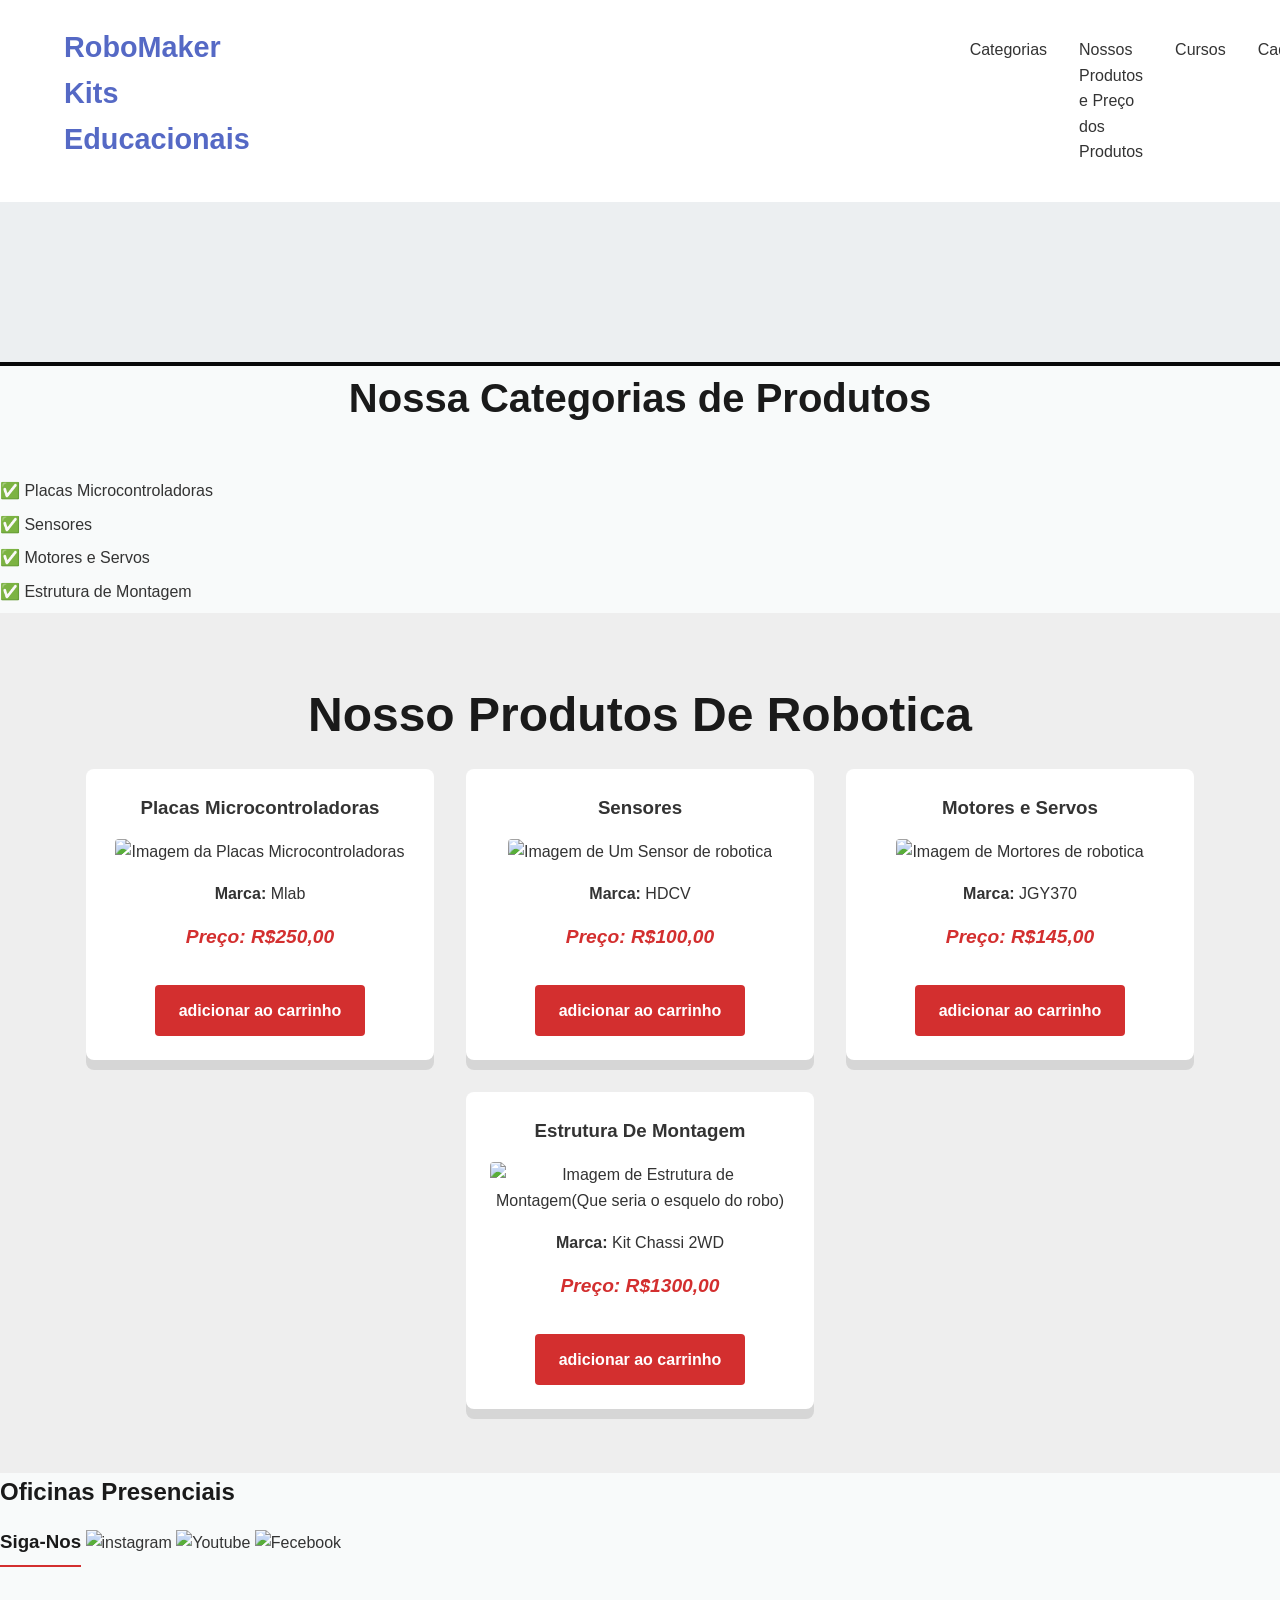
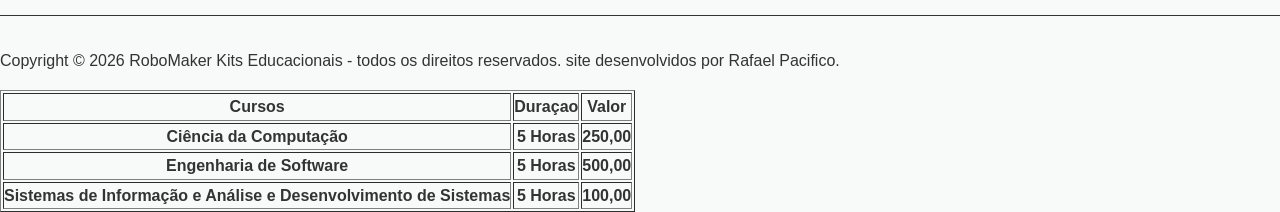
==== robomaker.html @ 5434ec1d "add-robomaker.html" ====
<!doctype html>
<html lang="pt-br">
  <head>
    <meta charset="UTF-8" />
    <meta name="viewport" content="width=device-width, initial-scale=1.0" />
    <title>RoboMaker Kits Educacionais</title>

    <style>
        * {
            margin: 0;
            padding: 0;
            box-shadow: border-box;
        }

        body {
            font-family: 'Segoe UI', Tahoma, Geneva, Verdana, sans-serif;
            background-color: #f8fafa;
            color: #333333;
            line-height: 1.6;
        }

        h1,
        h2,
        h3 {
            color: #1a1a1a;
            margin-bottom: 1rem;
        }

        p {
            margin-bottom: 1rem;
        }

        a {
            text-decoration: none;
            color: inherit;
        }

        ul {
            list-style: none;
        }

        .cabecalhoPrincipal {
            background-color: #ffffff;
            padding: 1.5rem 5%;
            box-shadow: 0 3px 8px rgba (0, 0, 0, 0.5);
            display: flex;
            justify-items: space-between;
            align-items: center;
            gap: 45rem;
        }



        .titulo {
            font-size: 1.8rem;
            font-weight: bold;
            color: #5569c5;
        }

        .tituloAbc{

        }

        .listaNavegacao {
            display: flex;
            gap: 2rem;
        }

        .linkNav {
            font-weight: 500;
            transition: color 0.3s ease;
        }

        .linkNav:hover {
            color: #d32f2f;
        }

        .botaoPrincipal {
            display: inline-block;
            background-color: #d32f2f;
            color: #ffffff;
            padding: 0.8rem 1.5rem;
            border-radius: 4px;
            font-weight: bold;
            margin-top: 1rem;
            transition: backgraund-color 0.3s ease;
        }

        .botaoPrincipal:hover {
            background-color: #b71b1b;
            color: #ffffff;
        }

        .container {
            padding: 4rem 5%;
        }

        .tituloSecao {
            text-align: center;
            font-size: 2.5rem;
            margin-bottom: 2rem;
        }

        #produtos{
        display: flex;
        justify-content: center;
        align-items: center;
        }

        .cards{
            display: flex;
            gap: 2rem;
            justify-content: center;
            flex-wrap: wrap;
        }

        .gradeInstrumentos {
            display: flex;
            gap: flex;
            justify-content: center;
            flex-wrap: wrap;
        }

        .cartaoInstrumento {
            background-color: #ffffff;
            border-radius: 8px;
            padding: 1.5rem;
            width: 300px;
            box-shadow: 0 10px rgba(0, 0, 0, 0.1);
            text-align: center;
            transition: transform 0.3 ease;
        }
        
        .cartaoInstrumento:hover {
            transform: translateY(-5px);
        }

        .nomeInstrumento {
            color: #333333;
        }

        .rodape{
            background-color: #1a1a1a;
            color: #ffffff;
            padding: 3rem 5%; 
            display: flex;
            justify-content: space-between;
            flex-wrap: wrap;
            gap: 2rem;
        }

        .rodape h2,
        .rodape h3 {
            color: #ffffff;
        }

    </style>

</head>

<body>
    <!--O Cabeçalho-->
    <header id="header" class="cabecalhoPrincipal">
    <div id="logo" >
        <h1 class="titulo">RoboMaker Kits Educacionais</h1>
    </div>
      <nav id="nav">
        <ul class="listaNavegacao">
          <li>
            <a href="#categorias" class="class=" linkNav>Categorias</a>
          </li>
          <li>
            <a href="#produtos" class="class=" linkNav>Nossos Produtos e Preço dos Produtos</a>
          </li>
          <li>
            <a href="#cursos" class="class=" linkNav>Cursos</a>
          </li>
          <li>
            <a href="#cadastro.html" class="class=" linkNav>Cadrasto</a>
          </li>
        </ul>
      </nav>
    </header>

        <!--O Conteudo principal-->

    <main>
        <section id="hero" class="secaoHero" 
        style="background-color: #eceff1; text-align: center; padding: 5rem 2rem; border-bottom: 4px solid #080808; "></section>
            <h2 class="tituloSecao">Nossa Categorias de Produtos</h2>
            <ul class="listaCategorias" style="text-align: left; display: inline-block; margin-top: 1rem;">
                <li style="margin-bottom: 0.5rem;"> ✅ Placas Microcontroladoras</li>
                <li style="margin-bottom: 0.5rem;"> ✅ Sensores</li>
                <li style="margin-bottom: 0.5rem;"> ✅ Motores e Servos</li>
                <li style="margin-bottom: 0.5rem;"> ✅ Estrutura de Montagem</li>
            </ul>
        </section>

        <section id="produtos" class="container" style="background-color: #eeeeee;" > 
            <div class="gradeProdutos" >
                <h2 style="font-size: 3rem; color: #1a1a1a; text-align: center;">Nosso Produtos De Robotica </h2>
                <div class="cards">
                    <article class="cartaoInstrumento" >
                    <h3 class="nomeInstrumento">Placas Microcontroladoras</h3>
                    <img 
                    src="https://images.unsplash.com/photo-1631376604914-572212a3ede5" 
                    alt="Imagem da Placas Microcontroladoras"
                    width="300"   style="border-radius: 4px;margin-bottom: 1rem;">
                    <p> <strong>Marca: </strong>Mlab</p>
                    <p style="color: #d32f2f; font-weight: bold; font-size: 1.2rem;"><em>Preço: R$250,00</em> </p>
                    <a href="#" class="botaoPrincipal">adicionar ao carrinho</a>
                </article>
                <article class="cartaoInstrumento">
                    <h3 class="nomeInstrumento">Sensores</h3>
                    <img 
                    src="https://images.unsplash.com/photo-1583267925993-935f26612138" 
                    alt="Imagem de Um Sensor de robotica "
                    width="300" height="250" style="border-radius: 4px;margin-bottom: 1rem;"
                    >
                    <p>
                <strong>Marca: </strong>HDCV
                    </p>
                    <p style="color: #d32f2f; font-weight: bold; font-size: 1.2rem;">
                <em>Preço: R$100,00</em>
                    </p>
                    <a href="#" class="botaoPrincipal">adicionar ao carrinho</a>
                </article>
                <article class="cartaoInstrumento">
                    <h3 class="nomeInstrumento">Motores e Servos</h3>
                    <img 
                    src="https://images.unsplash.com/photo-1723730741656-6333f4840ecf" 
                    alt="Imagem de Mortores de robotica "
                    width="300"  style="border-radius: 4px;margin-bottom: 1rem;"
                    >
                    <p>
                <strong>Marca: </strong>JGY370
                    </p>
                    <p style="color: #d32f2f; font-weight: bold; font-size: 1.2rem;">
                <em>Preço: R$145,00</em>
                    </p>
                    <a href="#" class="botaoPrincipal">adicionar ao carrinho</a>
                </article>
                <article class="cartaoInstrumento">
                    <h3 class="nomeInstrumento">Estrutura De Montagem</h3>
                    <img 
                    src="https://plus.unsplash.com/premium_photo-1750815274229-3465925fca3e" 
                    alt="Imagem de Estrutura de Montagem(Que seria o esquelo do robo)"
                    width="300" height="250" style="border-radius: 4px;margin-bottom: 1rem;"
                    >
                    <p> <strong>Marca: </strong>Kit Chassi 2WD</p>
                    <p style="color: #d32f2f; font-weight: bold; font-size: 1.2rem;"> <em>Preço: R$1300,00</em> </p>
                    <a href="#" class="botaoPrincipal">adicionar ao carrinho</a>
                </article>
                </div>

        </div>

            </section>
<div>
        <!--Cursos e Oficinas-->
        <section id="cursos">
            <h2>Oficinas Presenciais</h2>
            <table border="1">
        <thead>
            <tr>
                <th>Cursos</th>
                <th>Duraçao</th>
                <th>Valor</th>
            </tr>
            <tr>
                <th>Ciência da Computação</th>
                <th>5 Horas</th>
                <th>250,00</th>
            </tr>
            <tr>
                <th>Engenharia de Software</th>
                <th>5 Horas</th>
                <th>500,00</th>
            </tr>
            <tr>
                <th>Sistemas de Informação e Análise 
                e Desenvolvimento de Sistemas</th>
                <th>5 Horas</th>
                <th>100,00</th>
            </tr>
        </thead>
        </div>
        
        </section>
    </main>
<div>
        <div>
        <h3 style="border-bottom: 2px solid #d32f2f;padding-bottom: 0.5rem; display: inline-block; ">Siga-Nos</h3>
                <a href="">
                <img src="instagram.png" alt="instagram"
                width="50"
        height="50"> 
                </a>
                <a href="">
                <img src="youtube.png" alt="Youtube"
                width="50"
        height="50"> 
                </a>
                <a href="">
                <img src="facebook.png" alt="Fecebook"
                width="50"
        height="50"> 
                </a>
                <div style="width: 100%; text-align: center; margin-top: 2rem; padding-top: 2rem; border-top: 1px solid #333333;">
            </div>

        </footer>
        <p>
            Copyright &copy; 2026 RoboMaker Kits Educacionais - todos os direitos reservados. site desenvolvidos por Rafael Pacifico.
        </p>
        
    </body>
</html>
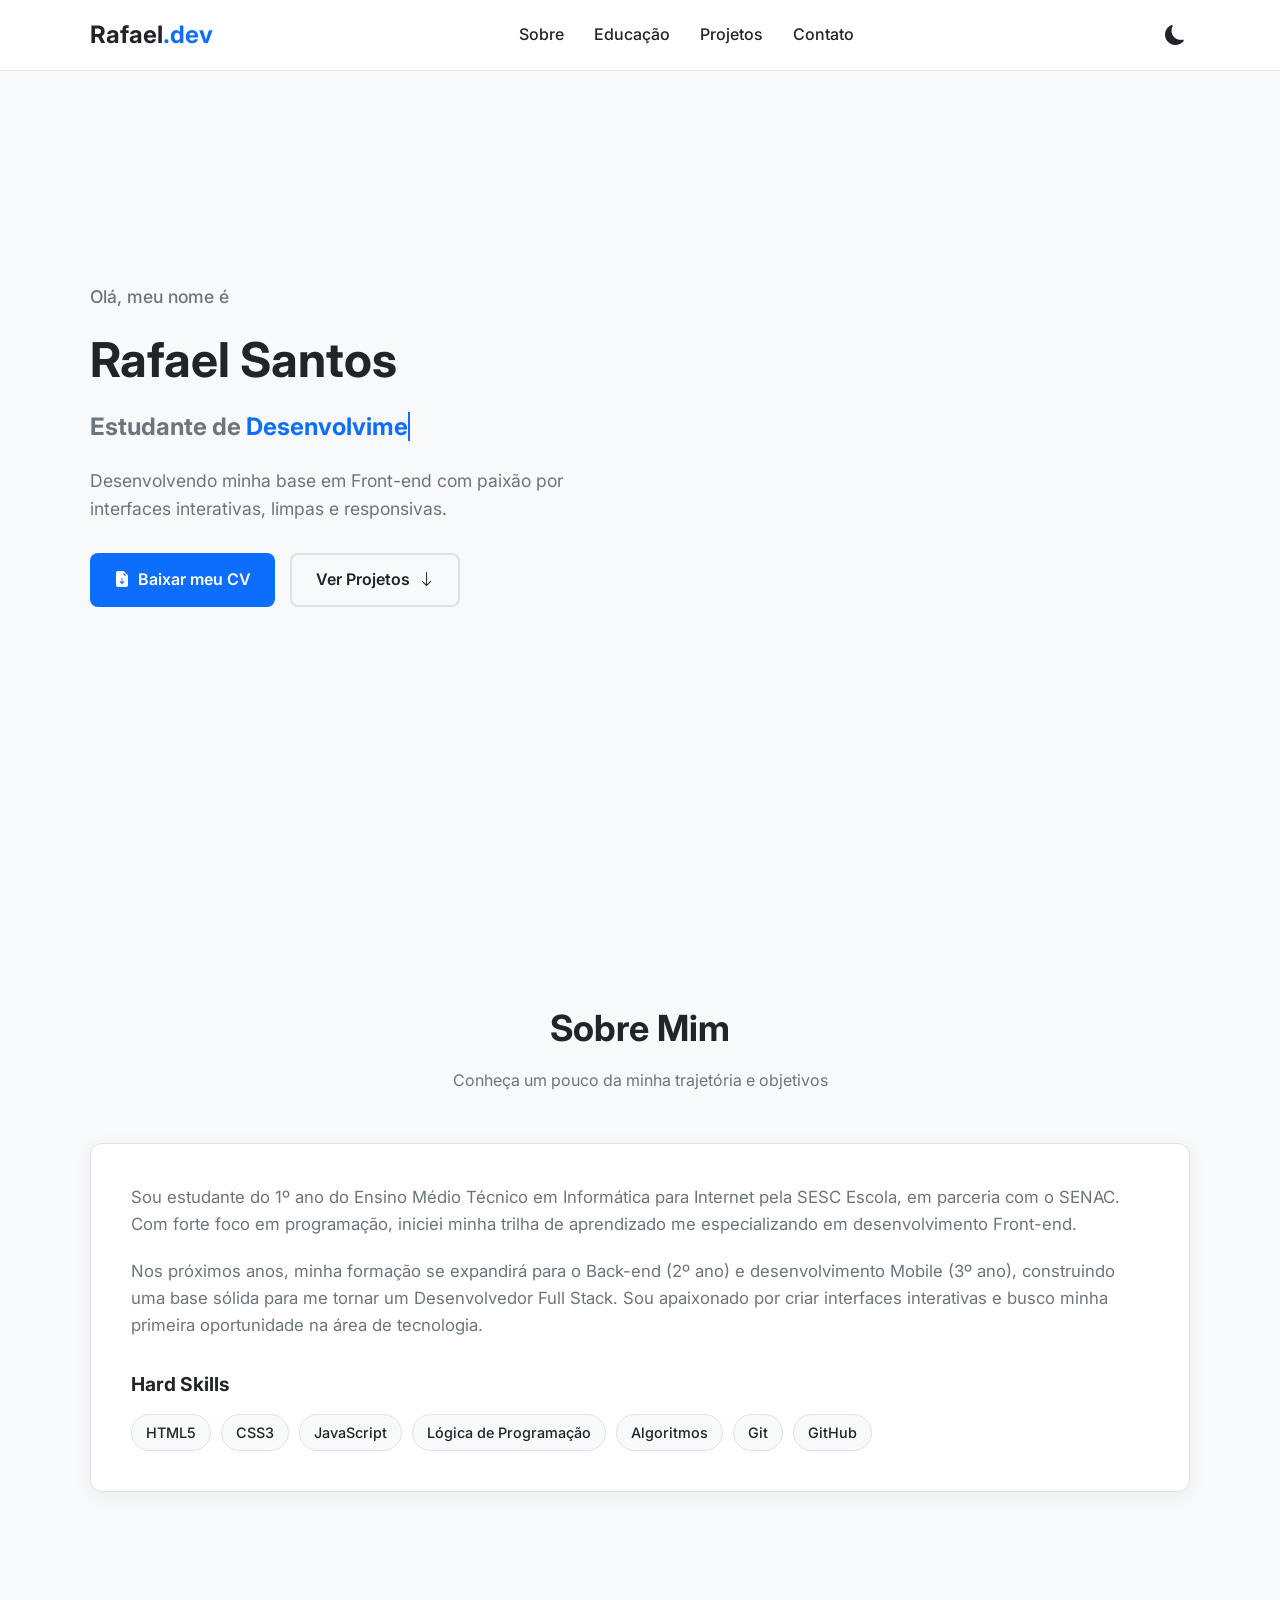
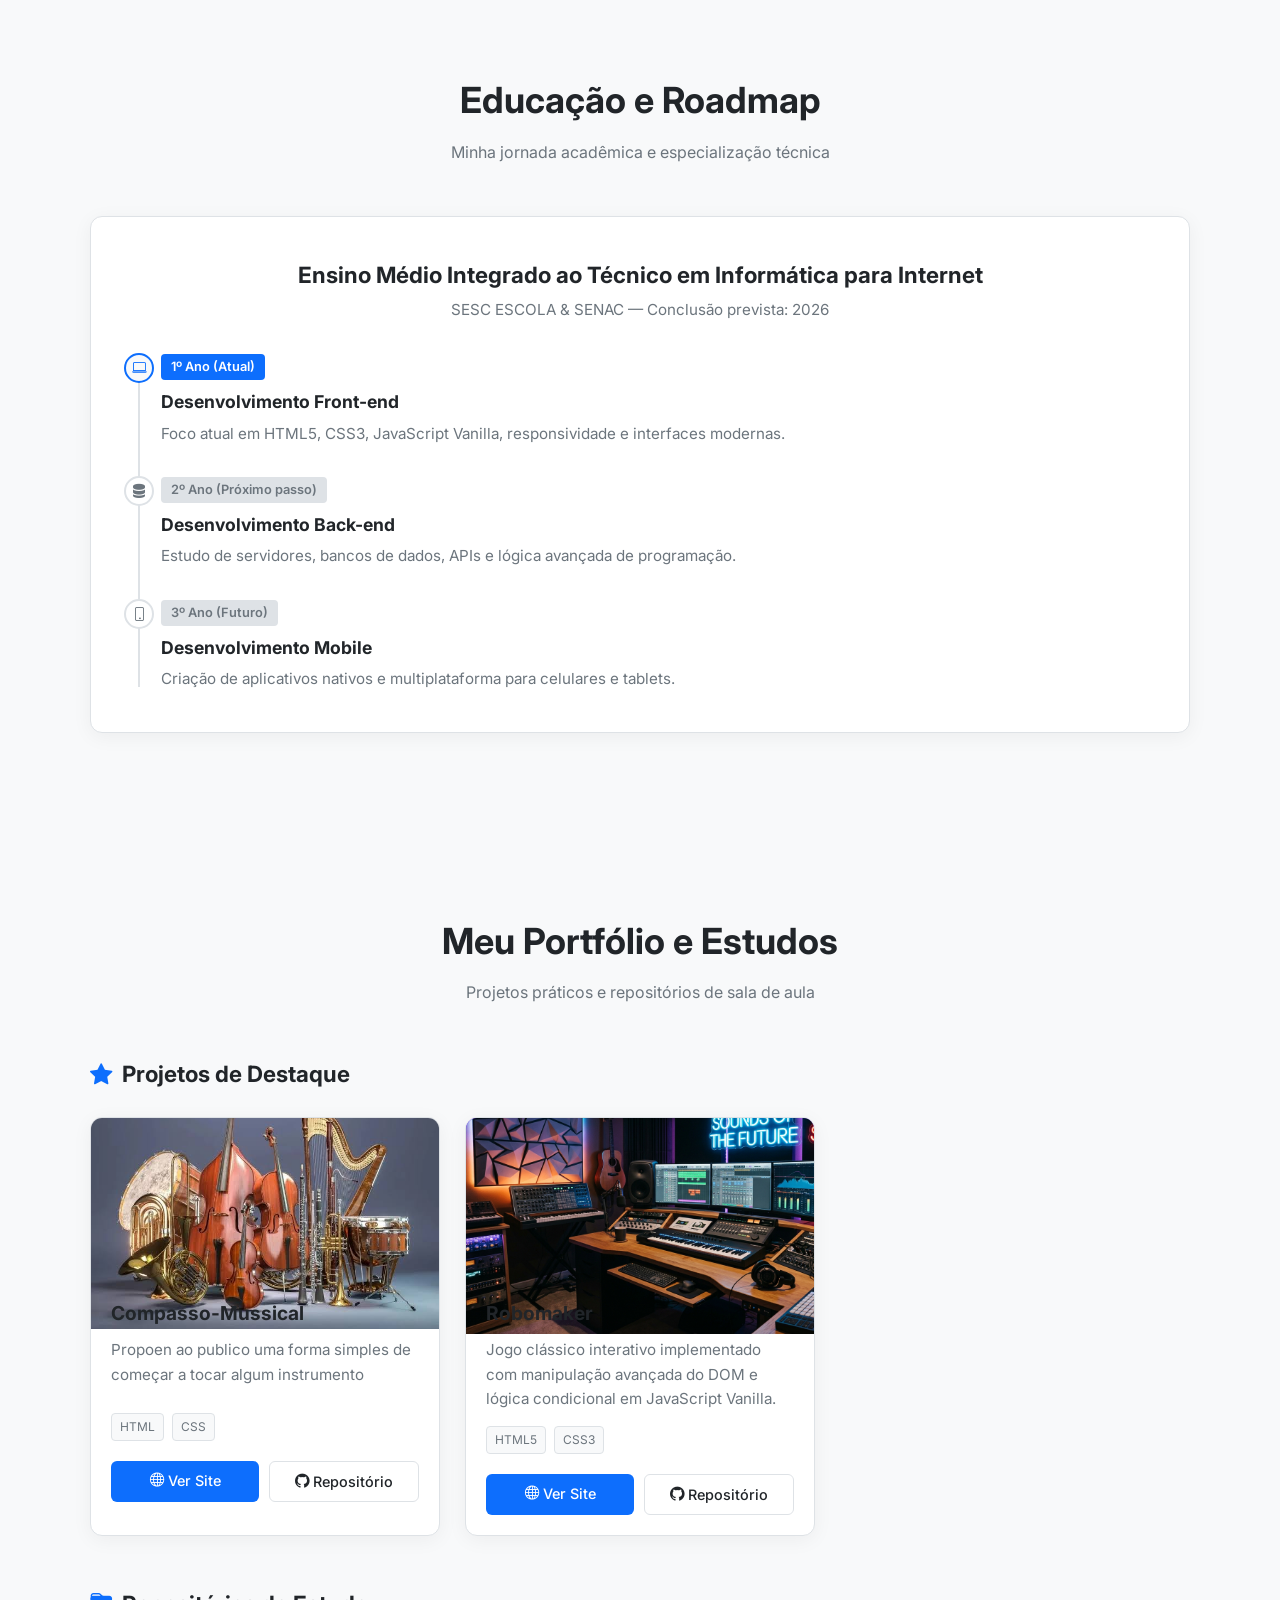
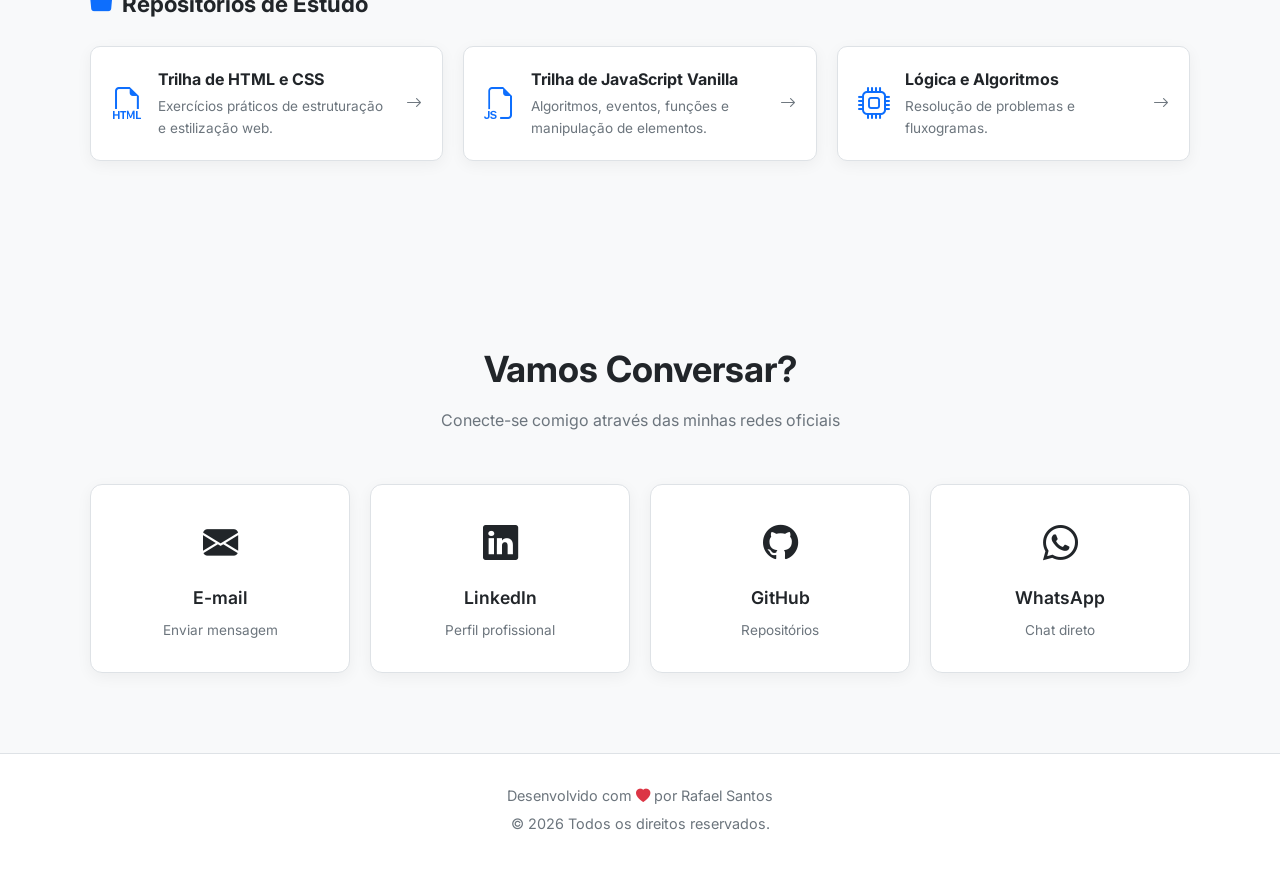
==== commit 9ef9f1c7: "add-finalizaçao-de-trabalho" ====
--- a/robomaker.html
+++ b/robomaker.html
@@ -1,318 +1,311 @@
-<!doctype html>
-<html lang="pt-br">
-  <head>
-    <meta charset="UTF-8" />
-    <meta name="viewport" content="width=device-width, initial-scale=1.0" />
-    <title>RoboMaker Kits Educacionais</title>
-
-    <style>
-        * {
-            margin: 0;
-            padding: 0;
-            box-shadow: border-box;
-        }
-
-        body {
-            font-family: 'Segoe UI', Tahoma, Geneva, Verdana, sans-serif;
-            background-color: #f8fafa;
-            color: #333333;
-            line-height: 1.6;
-        }
-
-        h1,
-        h2,
-        h3 {
-            color: #1a1a1a;
-            margin-bottom: 1rem;
-        }
-
-        p {
-            margin-bottom: 1rem;
-        }
-
-        a {
-            text-decoration: none;
-            color: inherit;
-        }
-
-        ul {
-            list-style: none;
-        }
-
-        .cabecalhoPrincipal {
-            background-color: #ffffff;
-            padding: 1.5rem 5%;
-            box-shadow: 0 3px 8px rgba (0, 0, 0, 0.5);
-            display: flex;
-            justify-items: space-between;
-            align-items: center;
-            gap: 45rem;
-        }
-
-
-
-        .titulo {
-            font-size: 1.8rem;
-            font-weight: bold;
-            color: #5569c5;
-        }
-
-        .tituloAbc{
-
-        }
-
-        .listaNavegacao {
-            display: flex;
-            gap: 2rem;
-        }
-
-        .linkNav {
-            font-weight: 500;
-            transition: color 0.3s ease;
-        }
-
-        .linkNav:hover {
-            color: #d32f2f;
-        }
-
-        .botaoPrincipal {
-            display: inline-block;
-            background-color: #d32f2f;
-            color: #ffffff;
-            padding: 0.8rem 1.5rem;
-            border-radius: 4px;
-            font-weight: bold;
-            margin-top: 1rem;
-            transition: backgraund-color 0.3s ease;
-        }
-
-        .botaoPrincipal:hover {
-            background-color: #b71b1b;
-            color: #ffffff;
-        }
-
-        .container {
-            padding: 4rem 5%;
-        }
-
-        .tituloSecao {
-            text-align: center;
-            font-size: 2.5rem;
-            margin-bottom: 2rem;
-        }
-
-        #produtos{
-        display: flex;
-        justify-content: center;
-        align-items: center;
-        }
-
-        .cards{
-            display: flex;
-            gap: 2rem;
-            justify-content: center;
-            flex-wrap: wrap;
-        }
-
-        .gradeInstrumentos {
-            display: flex;
-            gap: flex;
-            justify-content: center;
-            flex-wrap: wrap;
-        }
-
-        .cartaoInstrumento {
-            background-color: #ffffff;
-            border-radius: 8px;
-            padding: 1.5rem;
-            width: 300px;
-            box-shadow: 0 10px rgba(0, 0, 0, 0.1);
-            text-align: center;
-            transition: transform 0.3 ease;
-        }
-        
-        .cartaoInstrumento:hover {
-            transform: translateY(-5px);
-        }
-
-        .nomeInstrumento {
-            color: #333333;
-        }
-
-        .rodape{
-            background-color: #1a1a1a;
-            color: #ffffff;
-            padding: 3rem 5%; 
-            display: flex;
-            justify-content: space-between;
-            flex-wrap: wrap;
-            gap: 2rem;
-        }
-
-        .rodape h2,
-        .rodape h3 {
-            color: #ffffff;
-        }
-
-    </style>
-
+<!DOCTYPE html>
+<html lang="pt-BR" data-tema="light">
+<head>
+    <meta charset="UTF-8">
+    <meta name="viewport" content="width=device-width, initial-scale=1.0">
+    <title>Rafael Santos | Estudante Full Stack</title>
+    
+    <!-- Google Fonts: Inter -->
+    <link rel="preconnect" href="https://fonts.googleapis.com">
+    <link rel="preconnect" href="https://fonts.gstatic.com" crossorigin>
+    <link href="https://fonts.googleapis.com/css2?family=Inter:wght@300;400;500;600;700&display=swap" rel="stylesheet">
+    
+    <!-- Bootstrap Icons via CDN -->
+    <link rel="stylesheet" href="https://cdn.jsdelivr.net/npm/bootstrap-icons@1.11.3/font/bootstrap-icons.min.css">
+    
+    <!-- Estilos CSS Personalizados -->
+    <link rel="stylesheet" href="style.css">
 </head>
-
 <body>
-    <!--O Cabeçalho-->
-    <header id="header" class="cabecalhoPrincipal">
-    <div id="logo" >
-        <h1 class="titulo">RoboMaker Kits Educacionais</h1>
-    </div>
-      <nav id="nav">
-        <ul class="listaNavegacao">
-          <li>
-            <a href="#categorias" class="class=" linkNav>Categorias</a>
-          </li>
-          <li>
-            <a href="#produtos" class="class=" linkNav>Nossos Produtos e Preço dos Produtos</a>
-          </li>
-          <li>
-            <a href="#cursos" class="class=" linkNav>Cursos</a>
-          </li>
-          <li>
-            <a href="#cadastro.html" class="class=" linkNav>Cadrasto</a>
-          </li>
-        </ul>
-      </nav>
+
+    <!-- Cabeçalho e Menu de Navegação -->
+    <header id="cabecalho" class="cabecalho">
+        <div class="container nav-container">
+            <a href="#" class="logo">Rafael<span>.dev</span></a>
+            
+            <nav id="menu-navegacao" class="menu-navegacao">
+                <ul class="lista-menu">
+                    <li><a href="#sobre" class="link-menu">Sobre</a></li>
+                    <li><a href="#educacao" class="link-menu">Educação</a></li>
+                    <li><a href="#projetos" class="link-menu">Projetos</a></li>
+                    <li><a href="#contato" class="link-menu">Contato</a></li>
+                </ul>
+            </nav>
+
+            <div class="acoes-nav">
+                <!-- Botão de Alternância de Tema -->
+                <button id="botao-tema" class="botao-tema" aria-label="Alternar modo escuro e claro">
+                    <i class="bi bi-moon-fill icone-lua"></i>
+                    <i class="bi bi-sun-fill icone-sol"></i>
+                </button>
+
+                <!-- Botão Menu Hambúrguer -->
+                <button id="botao-menu" class="botao-menu" aria-label="Abrir menu de navegação">
+                    <i class="bi bi-list"></i>
+                </button>
+            </div>
+        </div>
     </header>
 
-        <!--O Conteudo principal-->
-
+    <!-- Conteúdo Principal -->
     <main>
-        <section id="hero" class="secaoHero" 
-        style="background-color: #eceff1; text-align: center; padding: 5rem 2rem; border-bottom: 4px solid #080808; "></section>
-            <h2 class="tituloSecao">Nossa Categorias de Produtos</h2>
-            <ul class="listaCategorias" style="text-align: left; display: inline-block; margin-top: 1rem;">
-                <li style="margin-bottom: 0.5rem;"> ✅ Placas Microcontroladoras</li>
-                <li style="margin-bottom: 0.5rem;"> ✅ Sensores</li>
-                <li style="margin-bottom: 0.5rem;"> ✅ Motores e Servos</li>
-                <li style="margin-bottom: 0.5rem;"> ✅ Estrutura de Montagem</li>
-            </ul>
-        </section>
-
-        <section id="produtos" class="container" style="background-color: #eeeeee;" > 
-            <div class="gradeProdutos" >
-                <h2 style="font-size: 3rem; color: #1a1a1a; text-align: center;">Nosso Produtos De Robotica </h2>
-                <div class="cards">
-                    <article class="cartaoInstrumento" >
-                    <h3 class="nomeInstrumento">Placas Microcontroladoras</h3>
-                    <img 
-                    src="https://images.unsplash.com/photo-1631376604914-572212a3ede5" 
-                    alt="Imagem da Placas Microcontroladoras"
-                    width="300"   style="border-radius: 4px;margin-bottom: 1rem;">
-                    <p> <strong>Marca: </strong>Mlab</p>
-                    <p style="color: #d32f2f; font-weight: bold; font-size: 1.2rem;"><em>Preço: R$250,00</em> </p>
-                    <a href="#" class="botaoPrincipal">adicionar ao carrinho</a>
-                </article>
-                <article class="cartaoInstrumento">
-                    <h3 class="nomeInstrumento">Sensores</h3>
-                    <img 
-                    src="https://images.unsplash.com/photo-1583267925993-935f26612138" 
-                    alt="Imagem de Um Sensor de robotica "
-                    width="300" height="250" style="border-radius: 4px;margin-bottom: 1rem;"
-                    >
-                    <p>
-                <strong>Marca: </strong>HDCV
+        <!-- Seção Hero (Apresentação) -->
+        <section id="hero" class="secao hero">
+            <div class="container hero-container">
+                <div class="hero-conteudo">
+                    <span class="saudacao">Olá, meu nome é</span>
+                    <h1 class="nome">Rafael Santos</h1>
+                    <h2 class="subtitulo">Estudante de <span id="elemento-maquina" class="texto-destaque"></span></h2>
+                    <p class="descricao-hero">
+                        Desenvolvendo minha base em Front-end com paixão por interfaces interativas, limpas e responsivas.
                     </p>
-                    <p style="color: #d32f2f; font-weight: bold; font-size: 1.2rem;">
-                <em>Preço: R$100,00</em>
-                    </p>
-                    <a href="#" class="botaoPrincipal">adicionar ao carrinho</a>
-                </article>
-                <article class="cartaoInstrumento">
-                    <h3 class="nomeInstrumento">Motores e Servos</h3>
-                    <img 
-                    src="https://images.unsplash.com/photo-1723730741656-6333f4840ecf" 
-                    alt="Imagem de Mortores de robotica "
-                    width="300"  style="border-radius: 4px;margin-bottom: 1rem;"
-                    >
-                    <p>
-                <strong>Marca: </strong>JGY370
-                    </p>
-                    <p style="color: #d32f2f; font-weight: bold; font-size: 1.2rem;">
-                <em>Preço: R$145,00</em>
-                    </p>
-                    <a href="#" class="botaoPrincipal">adicionar ao carrinho</a>
-                </article>
-                <article class="cartaoInstrumento">
-                    <h3 class="nomeInstrumento">Estrutura De Montagem</h3>
-                    <img 
-                    src="https://plus.unsplash.com/premium_photo-1750815274229-3465925fca3e" 
-                    alt="Imagem de Estrutura de Montagem(Que seria o esquelo do robo)"
-                    width="300" height="250" style="border-radius: 4px;margin-bottom: 1rem;"
-                    >
-                    <p> <strong>Marca: </strong>Kit Chassi 2WD</p>
-                    <p style="color: #d32f2f; font-weight: bold; font-size: 1.2rem;"> <em>Preço: R$1300,00</em> </p>
-                    <a href="#" class="botaoPrincipal">adicionar ao carrinho</a>
-                </article>
-                </div>
-
+                    <div class="hero-botoes">
+                        <a href="RAFAEL PACÍFICO DOS SANTOS curso.pdf" download class="botao primario">
+                            <i class="bi bi-file-earmark-arrow-down-fill"></i> Baixar meu CV
+                        </a>
+                        <a href="#projetos" class="botao secundario">
+                            Ver Projetos <i class="bi bi-arrow-down"></i>
+                        </a>
+        </section>
+        <!-- Seção Sobre Mim -->
+        <section id="sobre" class="secao sobre">
+            <div class="container">
+                <div class="cabecalho-secao">
+                    <h2>Sobre Mim</h2>
+                    <p>Conheça um pouco da minha trajetória e objetivos</p>
+                </div>
+                <div class="sobre-grid">
+                    <div class="sobre-texto">
+                        <p>
+                            Sou estudante do 1º ano do Ensino Médio Técnico em Informática para Internet pela SESC Escola, em parceria com o SENAC. Com forte foco em programação, iniciei minha trilha de aprendizado me especializando em desenvolvimento Front-end.
+                        </p>
+                        <p>
+                            Nos próximos anos, minha formação se expandirá para o Back-end (2º ano) e desenvolvimento Mobile (3º ano), construindo uma base sólida para me tornar um Desenvolvedor Full Stack. Sou apaixonado por criar interfaces interativas e busco minha primeira oportunidade na área de tecnologia.
+                        </p>
+                        <div class="hard-skills">
+                            <h3>Hard Skills</h3>
+                            <div class="tags-container">
+                                <span class="tag">HTML5</span>
+                                <span class="tag">CSS3</span>
+                                <span class="tag">JavaScript</span>
+                                <span class="tag">Lógica de Programação</span>
+                                <span class="tag">Algoritmos</span>
+                                <span class="tag">Git</span>
+                                <span class="tag">GitHub</span>
+                            </div>
+                        </div>
+                    </div>
+                </div>
+            </div>
+        </section>
+
+        <!-- Seção Educação (Opção 1: Linha do Tempo) -->
+        <section id="educacao" class="secao educacao">
+            <div class="container">
+                <div class="cabecalho-secao">
+                    <h2>Educação e Roadmap</h2>
+                    <p>Minha jornada acadêmica e especialização técnica</p>
+                </div>
+                
+                <div class="card-timeline">
+                    <div class="timeline-header">
+                        <h3>Ensino Médio Integrado ao Técnico em Informática para Internet</h3>
+                        <span class="instituicao">SESC ESCOLA & SENAC — Conclusão prevista: 2026</span>
+                    </div>
+                    
+                    <div class="timeline">
+                        <!-- Etapa 1 -->
+                        <div class="timeline-item ativo">
+                            <div class="timeline-icone">
+                                <i class="bi bi-laptop"></i>
+                            </div>
+                            <div class="timeline-conteudo">
+                                <span class="timeline-badge">1º Ano (Atual)</span>
+                                <h4>Desenvolvimento Front-end</h4>
+                                <p>Foco atual em HTML5, CSS3, JavaScript Vanilla, responsividade e interfaces modernas.</p>
+                            </div>
+                        </div>
+
+                        <!-- Etapa 2 -->
+                        <div class="timeline-item">
+                            <div class="timeline-icone">
+                                <i class="bi bi-server"></i>
+                            </div>
+                            <div class="timeline-conteudo">
+                                <span class="timeline-badge futuro">2º Ano (Próximo passo)</span>
+                                <h4>Desenvolvimento Back-end</h4>
+                                <p>Estudo de servidores, bancos de dados, APIs e lógica avançada de programação.</p>
+                            </div>
+                        </div>
+
+                        <!-- Etapa 3 -->
+                        <div class="timeline-item">
+                            <div class="timeline-icone">
+                                <i class="bi bi-phone"></i>
+                            </div>
+                            <div class="timeline-conteudo">
+                                <span class="timeline-badge futuro">3º Ano (Futuro)</span>
+                                <h4>Desenvolvimento Mobile</h4>
+                                <p>Criação de aplicativos nativos e multiplataforma para celulares e tablets.</p>
+                            </div>
+                        </div>
+                    </div>
+                </div>
+            </div>
+        </section>
+
+        <!-- Seção Portfólio e Estudos -->
+        <section id="projetos" class="secao projetos">
+            <div class="container">
+                <div class="cabecalho-secao">
+                    <h2>Meu Portfólio e Estudos</h2>
+                    <p>Projetos práticos e repositórios de sala de aula</p>
+                </div>
+
+                <!-- Subseção A: Projetos de Destaque -->
+                <div class="subsecao">
+                    <h3 class="titulo-subsecao"><i class="bi bi-star-fill"></i> Projetos de Destaque</h3>
+                    <div class="projetos-grid">
+                        
+                        <!-- Projeto 1 -->
+                        <div class="card-projeto">
+                            <div class="projeto-imagem placeholder-img-1">
+                            <img src="instrumentos.jpg" alt="" width=350>
+                            </div>
+                            <div class="projeto-info">
+                                <h4>Compasso-Mussical</h4>
+                                <p>Propoen ao publico uma forma simples de começar a tocar algum instrumento </p>
+                                <div class="projeto-tags">
+                                    <span>HTML</span>
+                                    <span>CSS</span>
+
+                                </div>
+                                <div class="projeto-botoes">
+                                    <a href="https://rafapacifico-oss.github.io/campasso-musical/" target="_blank" class="botao-link"><i class="bi bi-globe"></i> Ver Site</a>
+                                    <a href="https://github.com/Rafapacifico-OSS/campasso-musical" target="_blank" class="botao-link secundario"><i class="bi bi-github"></i> Repositório</a>
+                                </div>
+                            </div>
+                        </div>
+
+                        <!-- Projeto 2 -->
+                        <div class="card-projeto">
+                            <div class="projeto-imagem placeholder-img-2">
+                                <i class="bi bi-controller"></i> <img src="Gemini_Generated_Image_b0nnykb0nnykb0nn (1).jpg" alt="220" width="500">
+
+                            </div>
+                            <div class="projeto-info">
+                                <h4>Robomaker</h4>
+                                <p>Jogo clássico interativo implementado com manipulação avançada do DOM e lógica condicional em JavaScript Vanilla.</p>
+                                <div class="projeto-tags">
+                                    <span>HTML5</span>
+                                    <span>CSS3</span>
+                                </div>
+                                <div class="projeto-botoes">
+                                    <a href="https://rafapacifico-oss.github.io/projeto-robomaker/" target="_blank" class="botao-link"><i class="bi bi-globe"></i> Ver Site</a>
+                                    <a href="https://github.com/Rafapacifico-OSS/projeto-robomaker" target="_blank" class="botao-link secundario"><i class="bi bi-github"></i> Repositório</a>
+                                </div>
+                            </div>
+                        </div>
+
+                    </div>
+                </div>
+
+                <!-- Subseção B: Repositórios de Estudo -->
+                <div class="subsecao">
+                    <h3 class="titulo-subsecao"> <i class="bi bi-folder-fill"></i> Repositórios de Estudo</h3>
+                    <div class="estudos-grid">
+
+
+                        <a href="https://github.com/Rafapacifico-OSS/html"  target="_blank" class="card-estudo">
+                            <i class="bi bi-filetype-html"></i>  
+                            <div>
+                                <h4>Trilha de HTML e CSS</h4>
+                                <p>Exercícios práticos de estruturação e estilização web.</p>
+                            </div>
+                            <i class="bi bi-arrow-right seta"></i>
+                        </a>
+
+
+                        <a href="https://github.com/Rafapacifico-OSS/JavaScript" target="_blank" class="card-estudo">
+                            <i class="bi bi-filetype-js"></i> 
+                            <div>
+                                <h4>Trilha de JavaScript Vanilla</h4>
+                                <p>Algoritmos, eventos, funções e manipulação de elementos.</p>
+                            </div>
+                            <i class="bi bi-arrow-right seta"></i>
+                        </a>
+
+
+                        <a href="https://github.com/Rafapacifico-OSS/algoritimos-" target="_blank" class="card-estudo">
+                            <i class="bi bi-cpu"></i>
+                            <div>
+                                <h4>Lógica e Algoritmos</h4>
+                                <p>Resolução de problemas e fluxogramas.</p>
+                            </div>
+                            <i class="bi bi-arrow-right seta"></i>
+                        </a>
+                    </div>
+                </div>
+
+
+            </div>
+        </section>
+
+        <!-- Seção Contato e Redes Sociais -->
+        <section id="contato" class="secao contato">
+            <div class="container">
+                <div class="cabecalho-secao">
+                    <h2>Vamos Conversar?</h2>
+                    <p>Conecte-se comigo através das minhas redes oficiais</p>
+                </div>
+
+                <div class="contato-grid">
+                    <!-- E-mail -->
+                    <a href="https://mail.google.com/mail/u/0/?ogbl#inbox" class="card-contato email">
+                        <i class="bi bi-envelope-fill"></i>
+                        <span>E-mail</span>
+                        <small>Enviar mensagem</small>
+                    </a>
+
+                    <!-- LinkedIn -->
+                    <a href="https://br.linkedin.com/" target="_blank" class="card-contato linkedin">
+                        <i class="bi bi-linkedin"></i>
+                        <span>LinkedIn</span>
+                        <small>Perfil profissional</small>
+                    </a>
+
+                    <!-- GitHub -->
+                    <a href="https://github.com/Rafapacifico-OSS" target="_blank" class="card-contato github">
+                        <i class="bi bi-github"></i>
+                        <span>GitHub</span>
+                        <small>Repositórios</small>
+                    </a>
+
+                    <!-- WhatsApp -->
+                    <a href="https://wa.me/5565992714341" target="_blank" class="card-contato whatsapp">
+                        <i class="bi bi-whatsapp"></i>
+                        <span>WhatsApp</span>
+                        <small>Chat direto</small>
+                    </a>
+                </div>
+            </div>
+        </section>
+    </main>
+
+    <!-- Rodapé -->
+    <footer class="rodape">
+        <div class="container rodape-container">
+            <p>Desenvolvido com <i class="bi bi-heart-fill cor-coracao"></i> por Rafael Santos</p>
+            <p>&copy; <span id="ano-atual"></span> Todos os direitos reservados.</p>
         </div>
-
-            </section>
-<div>
-        <!--Cursos e Oficinas-->
-        <section id="cursos">
-            <h2>Oficinas Presenciais</h2>
-            <table border="1">
-        <thead>
-            <tr>
-                <th>Cursos</th>
-                <th>Duraçao</th>
-                <th>Valor</th>
-            </tr>
-            <tr>
-                <th>Ciência da Computação</th>
-                <th>5 Horas</th>
-                <th>250,00</th>
-            </tr>
-            <tr>
-                <th>Engenharia de Software</th>
-                <th>5 Horas</th>
-                <th>500,00</th>
-            </tr>
-            <tr>
-                <th>Sistemas de Informação e Análise 
-                e Desenvolvimento de Sistemas</th>
-                <th>5 Horas</th>
-                <th>100,00</th>
-            </tr>
-        </thead>
-        </div>
-        
-        </section>
-    </main>
-<div>
-        <div>
-        <h3 style="border-bottom: 2px solid #d32f2f;padding-bottom: 0.5rem; display: inline-block; ">Siga-Nos</h3>
-                <a href="">
-                <img src="instagram.png" alt="instagram"
-                width="50"
-        height="50"> 
-                </a>
-                <a href="">
-                <img src="youtube.png" alt="Youtube"
-                width="50"
-        height="50"> 
-                </a>
-                <a href="">
-                <img src="facebook.png" alt="Fecebook"
-                width="50"
-        height="50"> 
-                </a>
-                <div style="width: 100%; text-align: center; margin-top: 2rem; padding-top: 2rem; border-top: 1px solid #333333;">
-            </div>
-
-        </footer>
-        <p>
-            Copyright &copy; 2026 RoboMaker Kits Educacionais - todos os direitos reservados. site desenvolvidos por Rafael Pacifico.
-        </p>
-        
-    </body>
-</html>
+    </footer>
+
+    <!-- Botão Flutuante Voltar ao Topo -->
+    <button id="botao-topo" class="botao-topo" aria-label="Voltar ao topo da página">
+        <i class="bi bi-arrow-up"></i>
+    </button>
+
+    <!-- Script JavaScript -->
+    <script src="script.js"></script>
+</body>
+</html>
--- a/style.css
+++ b/style.css
@@ -0,0 +1,833 @@
+/* =========================================
+   VARIÁVEIS E CONFIGURAÇÕES GLOBAIS (:root)
+   ========================================= */
+:root {
+    --fundo-light: #F8F9FA;
+    --texto-light: #212529;
+    --primaria-light: #0D6EFD;
+    --secundaria-light: #6C757D;
+    --card-light: #FFFFFF;
+    --borda-light: #DEE2E6;
+    --sombra-light: rgba(0, 0, 0, 0.05);
+    
+    --fundo-dark: #121212;
+    --texto-dark: #E0E0E0;
+    --primaria-dark: #BB86FC;
+    --secundaria-dark: #A0A0A0;
+    --card-dark: #1E1E1E;
+    --borda-dark: #2C2C2C;
+    --sombra-dark: rgba(0, 0, 0, 0.3);
+
+    --transicao: all 0.3s ease-in-out;
+}
+
+/* Aplicação de Cores baseadas no Atributo data-tema */
+[data-tema="light"] {
+    --fundo: var(--fundo-light);
+    --texto: var(--texto-light);
+    --primaria: var(--primaria-light);
+    --secundaria: var(--secundaria-light);
+    --card: var(--card-light);
+    --borda: var(--borda-light);
+    --sombra: var(--sombra-light);
+}
+
+[data-tema="dark"] {
+    --fundo: var(--fundo-dark);
+    --texto: var(--texto-dark);
+    --primaria: var(--primaria-dark);
+    --secundaria: var(--secundaria-dark);
+    --card: var(--card-dark);
+    --borda: var(--borda-dark);
+    --sombra: var(--sombra-dark);
+}
+
+/* Reset e Configurações Básicas */
+* {
+    margin: 0;
+    padding: 0;
+    box-sizing: border-box;
+    font-family: 'Inter', sans-serif;
+    scroll-behavior: smooth;
+}
+
+body {
+    background-color: var(--fundo);
+    color: var(--texto);
+    transition: var(--transicao);
+    line-height: 1.6;
+}
+
+ul {
+    list-style: none;
+}
+
+a {
+    text-decoration: none;
+    color: inherit;
+}
+
+/* Scrollbar Personalizada */
+::-webkit-scrollbar {
+    width: 10px;
+}
+::-webkit-scrollbar-track {
+    background: var(--fundo);
+}
+::-webkit-scrollbar-thumb {
+    background: var(--secundaria);
+    border-radius: 5px;
+}
+::-webkit-scrollbar-thumb:hover {
+    background: var(--primaria);
+}
+
+/* Container padrão */
+.container {
+    width: 100%;
+    max-width: 1140px;
+    margin: 0 auto;
+    padding: 0 20px;
+}
+
+/* =========================================
+   CABEÇALHO E NAVEGAÇÃO
+   ========================================= */
+.cabecalho {
+    position: fixed;
+    top: 0;
+    left: 0;
+    width: 100%;
+    background-color: var(--card);
+    border-bottom: 1px solid var(--borda);
+    z-index: 1000;
+    transition: var(--transicao);
+}
+
+.nav-container {
+    display: flex;
+    justify-content: space-between;
+    align-items: center;
+    height: 70px;
+}
+
+.logo {
+    font-size: 1.5rem;
+    font-weight: 700;
+    color: var(--texto);
+}
+
+.logo span {
+    color: var(--primaria);
+}
+
+.lista-menu {
+    display: flex;
+    gap: 30px;
+}
+
+.link-menu {
+    font-weight: 500;
+    color: var(--texto);
+    transition: var(--transicao);
+}
+
+.link-menu:hover {
+    color: var(--primaria);
+}
+
+.acoes-nav {
+    display: flex;
+    align-items: center;
+    gap: 15px;
+}
+
+.botao-tema, .botao-menu {
+    background: none;
+    border: none;
+    font-size: 1.25rem;
+    color: var(--texto);
+    cursor: pointer;
+    padding: 5px;
+    transition: var(--transicao);
+}
+
+.botao-tema:hover, .botao-menu:hover {
+    color: var(--primaria);
+}
+
+/* Controle de Ícones do Tema */
+[data-tema="light"] .icone-lua { display: inline-block; }
+[data-tema="light"] .icone-sol { display: none; }
+[data-tema="dark"] .icone-lua { display: none; }
+[data-tema="dark"] .icone-sol { display: inline-block; }
+
+.botao-menu {
+    display: none; /* Oculto em desktop */
+}
+
+/* =========================================
+   SEÇÕES GERAIS
+   ========================================= */
+.secao {
+    padding: 100px 0 80px 0;
+}
+
+.cabecalho-secao {
+    text-align: center;
+    margin-bottom: 50px;
+}
+
+.cabecalho-secao h2 {
+    font-size: 2.25rem;
+    margin-bottom: 10px;
+    color: var(--texto);
+}
+
+.cabecalho-secao p {
+    color: var(--secundaria);
+    font-size: 1rem;
+}
+
+/* =========================================
+   SEÇÃO HERO
+   ========================================= */
+.hero {
+    min-height: 100vh;
+    display: flex;
+    align-items: center;
+    padding-top: 70px;
+}
+
+.hero-container {
+    display: grid;
+    grid-template-columns: 1.2fr 0.8fr;
+    gap: 40px;
+    align-items: center;
+}
+
+.saudacao {
+    font-size: 1.1rem;
+    color: var(--secundaria);
+    font-weight: 500;
+}
+
+.nome {
+    font-size: 3rem;
+    font-weight: 700;
+    margin: 10px 0;
+    color: var(--texto);
+}
+
+.subtitulo {
+    font-size: 1.5rem;
+    color: var(--secundaria);
+    margin-bottom: 20px;
+}
+
+.texto-destaque {
+    color: var(--primaria);
+    border-right: 2px solid var(--primaria);
+    animation: piscar 0.75s infinite;
+}
+
+@keyframes piscar {
+    from { border-color: transparent; }
+    to { border-color: var(--primaria); }
+}
+
+.descricao-hero {
+    font-size: 1.1rem;
+    color: var(--secundaria);
+    margin-bottom: 30px;
+    max-width: 500px;
+}
+
+.hero-botoes {
+    display: flex;
+    gap: 15px;
+}
+
+.botao {
+    display: inline-flex;
+    align-items: center;
+    gap: 8px;
+    padding: 12px 24px;
+    border-radius: 8px;
+    font-weight: 600;
+    transition: var(--transicao);
+}
+
+.botao.primario {
+    background-color: var(--primaria);
+    color: #fff;
+}
+[data-tema="dark"] .botao.primario {
+    color: #121212;
+}
+
+.botao.primario:hover {
+    opacity: 0.9;
+    transform: translateY(-2px);
+}
+
+.botao.secundario {
+    background-color: transparent;
+    border: 2px solid var(--borda);
+    color: var(--texto);
+}
+
+.botao.secundario:hover {
+    border-color: var(--primaria);
+    color: var(--primaria);
+    transform: translateY(-2px);
+}
+
+.hero-imagem {
+    display: flex;
+    justify-content: center;
+}
+
+.avatar-container {
+    width: 250px;
+    height: 250px;
+    background-color: var(--card);
+    border: 2px solid var(--borda);
+    border-radius: 50%;
+    display: flex;
+    align-items: center;
+    justify-content: center;
+    box-shadow: 0 10px 30px var(--sombra);
+}
+
+.avatar-icone {
+    font-size: 5rem;
+    color: var(--primaria);
+}
+
+/* =========================================
+   SEÇÃO SOBRE MIM
+   ========================================= */
+.sobre-grid {
+    background-color: var(--card);
+    border: 1px solid var(--borda);
+    border-radius: 12px;
+    padding: 40px;
+    box-shadow: 0 4px 20px var(--sombra);
+}
+
+.sobre-texto p {
+    margin-bottom: 20px;
+    color: var(--secundaria);
+    font-size: 1.05rem;
+}
+
+.hard-skills {
+    margin-top: 30px;
+}
+
+.hard-skills h3 {
+    font-size: 1.2rem;
+    margin-bottom: 15px;
+    color: var(--texto);
+}
+
+.tags-container {
+    display: flex;
+    flex-wrap: wrap;
+    gap: 10px;
+}
+
+.tag {
+    background-color: var(--fundo);
+    border: 1px solid var(--borda);
+    color: var(--texto);
+    padding: 6px 14px;
+    border-radius: 20px;
+    font-size: 0.9rem;
+    font-weight: 500;
+    transition: var(--transicao);
+}
+
+.tag:hover {
+    border-color: var(--primaria);
+    color: var(--primaria);
+    transform: translateY(-2px);
+}
+
+/* =========================================
+   SEÇÃO EDUCAÇÃO (TIMELINE - OPÇÃO 1)
+   ========================================= */
+.card-timeline {
+    background-color: var(--card);
+    border: 1px solid var(--borda);
+    border-radius: 12px;
+    padding: 40px;
+    box-shadow: 0 4px 20px var(--sombra);
+}
+
+.timeline-header {
+    margin-bottom: 30px;
+    text-align: center;
+}
+
+.timeline-header h3 {
+    font-size: 1.4rem;
+    margin-bottom: 5px;
+    color: var(--texto);
+}
+
+.instituicao {
+    color: var(--secundaria);
+    font-size: 0.95rem;
+}
+
+.timeline {
+    position: relative;
+    padding-left: 30px;
+}
+
+.timeline::before {
+    content: '';
+    position: absolute;
+    left: 7px;
+    top: 5px;
+    bottom: 5px;
+    width: 2px;
+    background-color: var(--borda);
+}
+
+.timeline-item {
+    position: relative;
+    margin-bottom: 30px;
+}
+
+.timeline-item:last-child {
+    margin-bottom: 0;
+}
+
+.timeline-icone {
+    position: absolute;
+    left: -37px;
+    top: 0;
+    width: 30px;
+    height: 30px;
+    background-color: var(--card);
+    border: 2px solid var(--borda);
+    border-radius: 50%;
+    display: flex;
+    align-items: center;
+    justify-content: center;
+    font-size: 0.9rem;
+    color: var(--secundaria);
+    transition: var(--transicao);
+}
+
+.timeline-item.ativo .timeline-icone {
+    border-color: var(--primaria);
+    color: var(--primaria);
+    background-color: var(--fundo);
+}
+
+.timeline-badge {
+    display: inline-block;
+    font-size: 0.8rem;
+    font-weight: 600;
+    padding: 3px 10px;
+    border-radius: 4px;
+    margin-bottom: 8px;
+    background-color: var(--primaria);
+    color: #fff;
+}
+[data-tema="dark"] .timeline-badge {
+    color: #121212;
+}
+
+.timeline-badge.futuro {
+    background-color: var(--borda);
+    color: var(--secundaria);
+}
+
+.timeline-conteudo h4 {
+    font-size: 1.1rem;
+    margin-bottom: 5px;
+    color: var(--texto);
+}
+
+.timeline-conteudo p {
+    font-size: 0.95rem;
+    color: var(--secundaria);
+}
+
+/* =========================================
+   SEÇÃO PORTFÓLIO E ESTUDOS
+   ========================================= */
+.subsecao {
+    margin-bottom: 50px;
+}
+
+.subsecao:last-child {
+    margin-bottom: 0;
+}
+
+.titulo-subsecao {
+    font-size: 1.4rem;
+    margin-bottom: 25px;
+    display: flex;
+    align-items: center;
+    gap: 10px;
+    color: var(--texto);
+}
+
+.titulo-subsecao i {
+    color: var(--primaria);
+}
+
+/* Projetos de Destaque Grid (3 colunas em Desktop) */
+.projetos-grid {
+    display: grid;
+    grid-template-columns: repeat(3, 1fr);
+    gap: 25px;
+}
+
+.card-projeto {
+    background-color: var(--card);
+    border: 1px solid var(--borda);
+    border-radius: 12px;
+    overflow: hidden;
+    box-shadow: 0 4px 20px var(--sombra);
+    transition: var(--transicao);
+    
+}
+
+.card-projeto:hover {
+    transform: translateY(-5px);
+    border-color: var(--primaria);
+}
+
+.projeto-imagem {
+    height: 160px;
+    display: flex;
+    align-items: center;
+    justify-content: center;
+    font-size: 3rem;
+    color: #fff;
+}
+
+.placeholder-img-1 { background: linear-gradient(135deg, #0d6efd, #0dcaf0); }
+.placeholder-img-2 { background: linear-gradient(135deg, #6610f2, #6f42c1); }
+
+.projeto-info {
+    padding: 20px;
+}
+
+.projeto-info h4 {
+    font-size: 1.2rem;
+    margin-bottom: 10px;
+    color: var(--texto);
+}
+
+.projeto-info p {
+    font-size: 0.95rem;
+    color: var(--secundaria);
+    margin-bottom: 15px;
+    min-height: 60px;
+}
+
+.projeto-tags {
+    display: flex;
+    gap: 8px;
+    margin-bottom: 20px;
+    flex-wrap: wrap;
+}
+
+.projeto-tags span {
+    font-size: 0.75rem;
+    background-color: var(--fundo);
+    border: 1px solid var(--borda);
+    padding: 3px 8px;
+    border-radius: 4px;
+    color: var(--secundaria);
+}
+
+.projeto-botoes {
+    display: flex;
+    gap: 10px;
+}
+
+.botao-link {
+    flex: 1;
+    text-align: center;
+    padding: 8px;
+    font-size: 0.9rem;
+    font-weight: 500;
+    border-radius: 6px;
+    background-color: var(--primaria);
+    color: #fff;
+    transition: var(--transicao);
+}
+[data-tema="dark"] .botao-link {
+    color: #121212;
+}
+
+.botao-link.secundario {
+    background-color: transparent;
+    border: 1px solid var(--borda);
+    color: var(--texto);
+}
+
+.botao-link:hover {
+    opacity: 0.85;
+}
+
+/* Repositórios de Estudo Grid */
+.estudos-grid {
+    display: grid;
+    grid-template-columns: repeat(3, 1fr);
+    gap: 20px;
+}
+
+.card-estudo {
+    background-color: var(--card);
+    border: 1px solid var(--borda);
+    border-radius: 10px;
+    padding: 20px;
+    display: flex;
+    align-items: center;
+    gap: 15px;
+    box-shadow: 0 4px 15px var(--sombra);
+    transition: var(--transicao);
+}
+
+.card-estudo i:first-child {
+    font-size: 2rem;
+    color: var(--primaria);
+}
+
+.card-estudo div {
+    flex: 1;
+}
+
+.card-estudo h4 {
+    font-size: 1rem;
+    margin-bottom: 3px;
+    color: var(--texto);
+}
+
+.card-estudo p {
+    font-size: 0.85rem;
+    color: var(--secundaria);
+}
+
+.seta {
+    color: var(--secundaria);
+    transition: var(--transicao);
+}
+
+.card-estudo:hover {
+    border-color: var(--primaria);
+    transform: translateY(-3px);
+}
+
+.card-estudo:hover .seta {
+    color: var(--primaria);
+    transform: translateX(5px);
+}
+
+/* =========================================
+   SEÇÃO CONTATO E REDES SOCIAIS
+   ========================================= */
+.contato-grid {
+    display: grid;
+    grid-template-columns: repeat(4, 1fr);
+    gap: 20px;
+}
+
+.card-contato {
+    background-color: var(--card);
+    border: 1px solid var(--borda);
+    border-radius: 12px;
+    padding: 30px 20px;
+    text-align: center;
+    box-shadow: 0 4px 15px var(--sombra);
+    transition: var(--transicao);
+    display: flex;
+    flex-direction: column;
+    align-items: center;
+    gap: 8px;
+}
+
+.card-contato i {
+    font-size: 2.2rem;
+    margin-bottom: 5px;
+    transition: var(--transicao);
+}
+
+.card-contato span {
+    font-weight: 600;
+    font-size: 1.1rem;
+    color: var(--texto);
+}
+
+.card-contato small {
+    font-size: 0.85rem;
+    color: var(--secundaria);
+}
+
+/* Hovers Personalizados para Redes Sociais */
+.card-contato.email:hover {
+    border-color: #EA4335;
+    background-color: rgba(234, 67, 53, 0.05);
+}
+.card-contato.email:hover i { color: #EA4335; }
+
+.card-contato.linkedin:hover {
+    border-color: #0A66C2;
+    background-color: rgba(10, 102, 194, 0.05);
+}
+.card-contato.linkedin:hover i { color: #0A66C2; }
+
+.card-contato.github:hover {
+    border-color: #333;
+    background-color: rgba(51, 51, 51, 0.05);
+}
+.card-contato.github:hover i { color: var(--texto); }
+
+.card-contato.whatsapp:hover {
+    border-color: #25D366;
+    background-color: rgba(37, 211, 102, 0.05);
+}
+.card-contato.whatsapp:hover i { color: #25D366; }
+
+.card-contato:hover {
+    transform: translateY(-5px);
+}
+
+/* =========================================
+   RODAPÉ E BOTÃO TOPO
+   ========================================= */
+.rodape {
+    background-color: var(--card);
+    border-top: 1px solid var(--borda);
+    padding: 30px 0;
+    text-align: center;
+}
+
+.rodape-container p {
+    color: var(--secundaria);
+    font-size: 0.9rem;
+    margin-bottom: 5px;
+}
+
+.cor-coracao {
+    color: #dc3545;
+}
+
+/* Botão Voltar ao Topo */
+.botao-topo {
+    position: fixed;
+    bottom: 30px;
+    right: 30px;
+    width: 45px;
+    height: 45px;
+    background-color: var(--primaria);
+    color: #fff;
+    border: none;
+    border-radius: 50%;
+    font-size: 1.2rem;
+    cursor: pointer;
+    display: flex;
+    align-items: center;
+    justify-content: center;
+    box-shadow: 0 4px 15px var(--sombra);
+    opacity: 0;
+    visibility: hidden;
+    transition: var(--transicao);
+    z-index: 999;
+}
+[data-tema="dark"] .botao-topo {
+    color: #121212;
+}
+
+.botao-topo.visivel {
+    opacity: 1;
+    visibility: visible;
+}
+
+.botao-topo:hover {
+    transform: translateY(-3px);
+    opacity: 0.9;
+}
+
+/* =========================================
+   RESPONSIVIDADE (MEDIA QUERIES)
+   ========================================= */
+@media (max-width: 992px) {
+    .hero-container {
+        grid-template-columns: 1fr;
+        text-align: center;
+        padding-top: 30px;
+    }
+
+    .hero-conteudo {
+        display: flex;
+        flex-direction: column;
+        align-items: center;
+    }
+
+    .descricao-hero {
+        max-width: 100%;
+    }
+
+    .projetos-grid, .estudos-grid {
+        grid-template-columns: repeat(2, 1fr);
+    }
+
+    .contato-grid {
+        grid-template-columns: repeat(2, 1fr);
+    }
+}
+
+@media (max-width: 768px) {
+    .botao-menu {
+        display: block;
+    }
+
+    .menu-navegacao {
+        position: absolute;
+        top: 70px;
+        left: 0;
+        width: 100%;
+        background-color: var(--card);
+        border-bottom: 1px solid var(--borda);
+        padding: 20px 0;
+        transform: translateY(-150%);
+        opacity: 0;
+        transition: var(--transicao);
+        pointer-events: none;
+    }
+
+    .menu-navegacao.ativo {
+        transform: translateY(0);
+        opacity: 1;
+        pointer-events: auto;
+    }
+
+    .lista-menu {
+        flex-direction: column;
+        align-items: center;
+        gap: 15px;
+    }
+
+    .projetos-grid, .estudos-grid {
+        grid-template-columns: 1fr;
+    }
+
+    .contato-grid {
+        grid-template-columns: 1fr;
+    }
+
+    .nome {
+        font-size: 2.2rem;
+    }
+}
